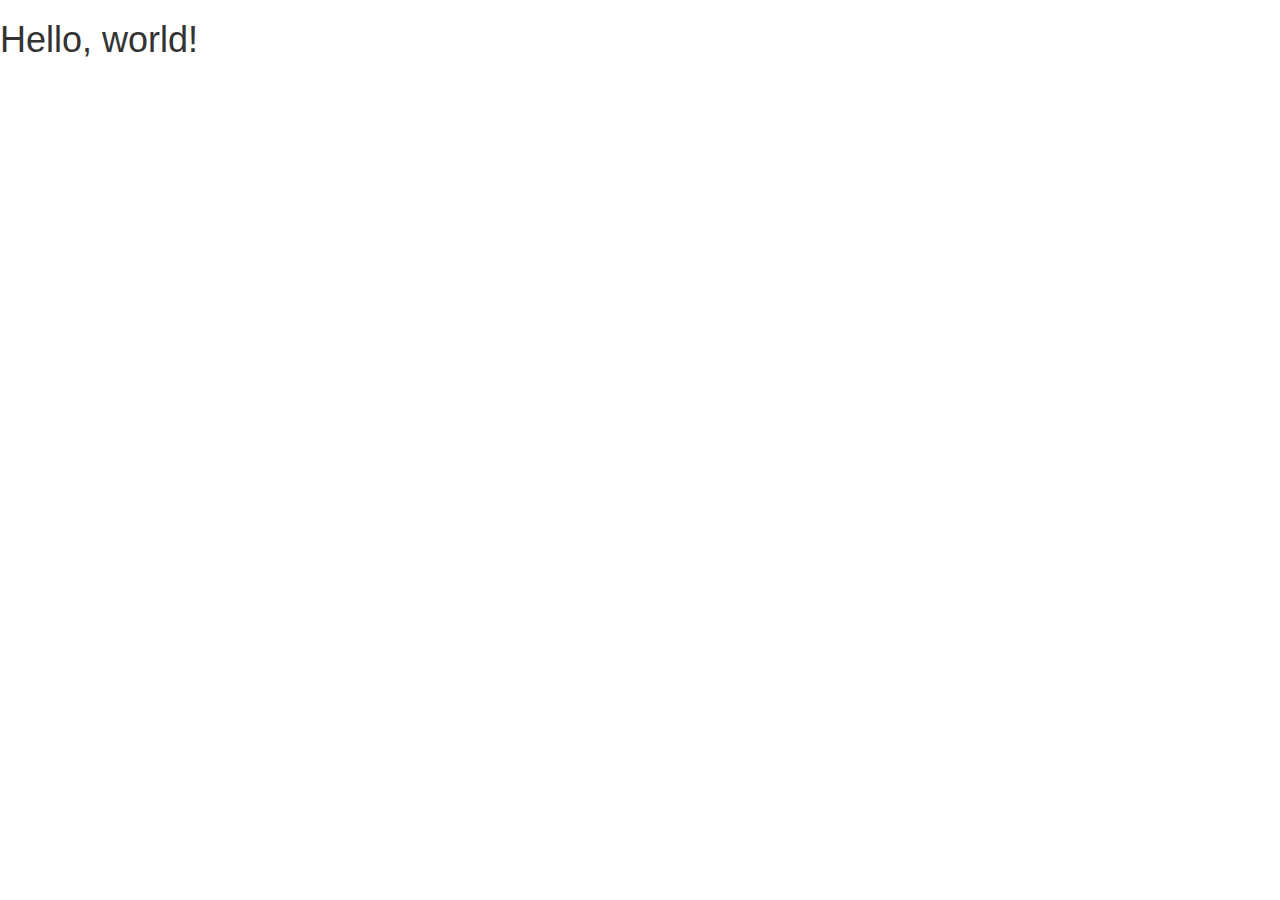
==== index.html @ f1956e4e "Test" ====
<!DOCTYPE html>
<html lang="en">
  <head>
    <meta charset="utf-8">
    <meta http-equiv="X-UA-Compatible" content="IE=edge">
    <meta name="viewport" content="width=device-width, initial-scale=1">
    <title>Bootstrap 101 Template</title>

    <!-- Bootstrap -->
    <link href="css/bootstrap.min.css" rel="stylesheet">

    <!-- HTML5 shim and Respond.js for IE8 support of HTML5 elements and media queries -->
    <!-- WARNING: Respond.js doesn't work if you view the page via file:// -->
    <!--[if lt IE 9]>
      <script src="https://oss.maxcdn.com/html5shiv/3.7.2/html5shiv.min.js"></script>
      <script src="https://oss.maxcdn.com/respond/1.4.2/respond.min.js"></script>
    <![endif]-->
  </head>
  <body>
    <h1>Hello, world!</h1>

    <!-- jQuery (necessary for Bootstrap's JavaScript plugins) -->
    <script src="https://ajax.googleapis.com/ajax/libs/jquery/1.11.2/jquery.min.js"></script>
    <!-- Include all compiled plugins (below), or include individual files as needed -->
    <script src="js/bootstrap.min.js"></script>
  </body>
</html>
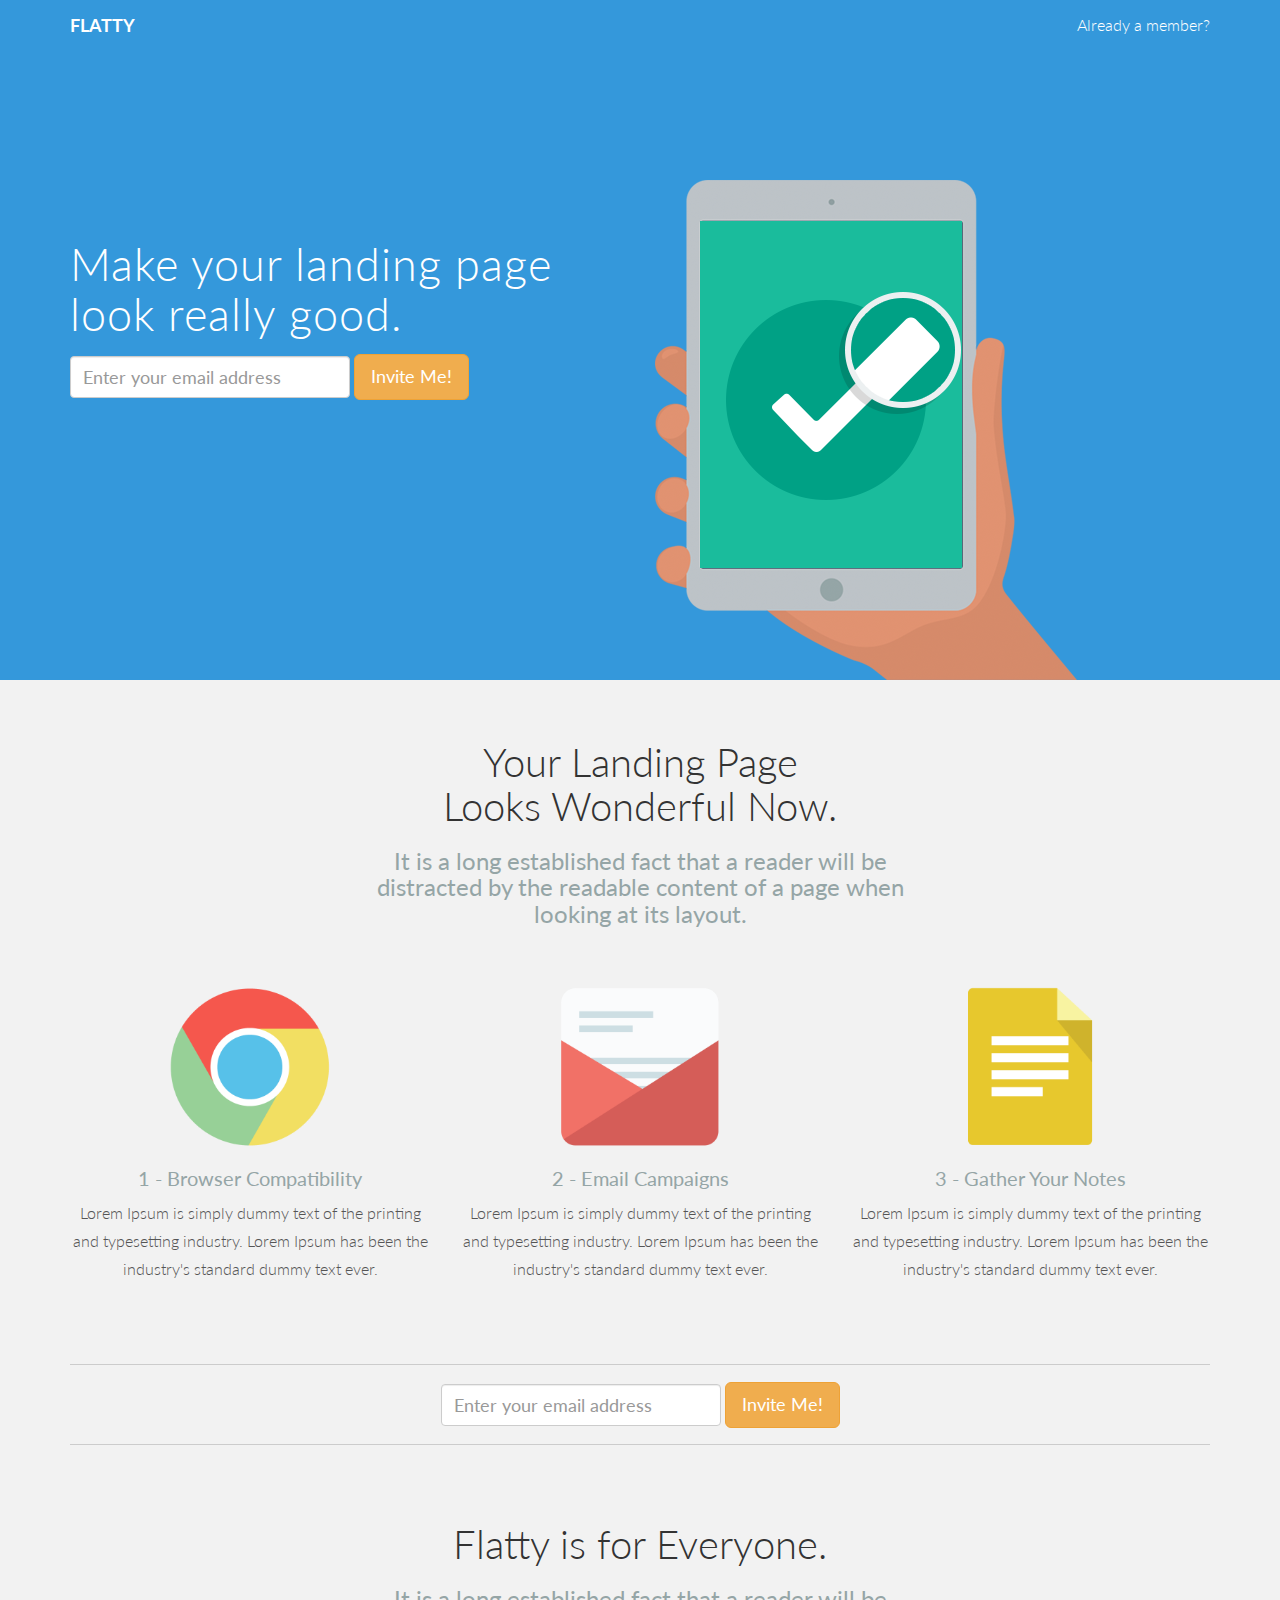
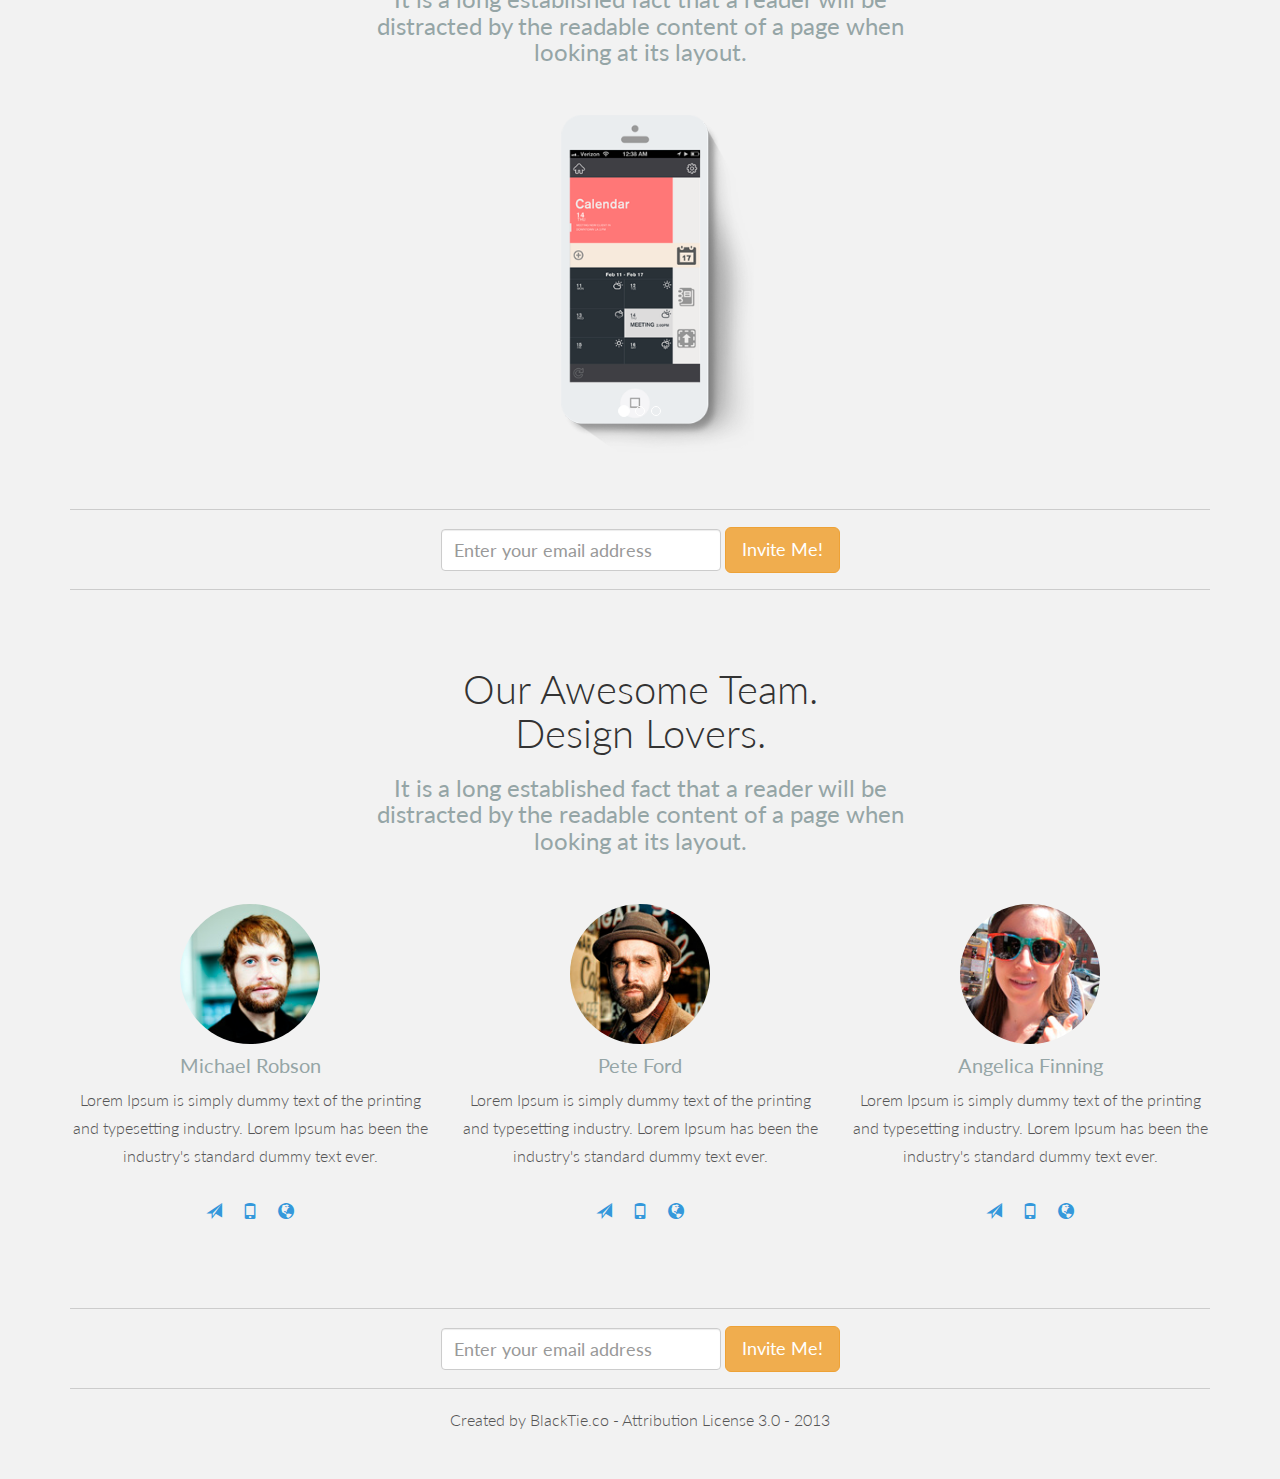
==== commit 627be67e: "Landing page update" ====
--- a/index.html
+++ b/index.html
@@ -3,25 +3,225 @@
   <head>
     <meta charset="utf-8">
     <meta http-equiv="X-UA-Compatible" content="IE=edge">
-    <meta name="viewport" content="width=device-width, initial-scale=1">
-    <title>Bootstrap 101 Template</title>
-
-    <!-- Bootstrap -->
-    <link href="css/bootstrap.min.css" rel="stylesheet">
-
-    <!-- HTML5 shim and Respond.js for IE8 support of HTML5 elements and media queries -->
-    <!-- WARNING: Respond.js doesn't work if you view the page via file:// -->
+    <meta name="viewport" content="width=device-width, initial-scale=1.0">
+    <meta name="description" content="">
+    <meta name="author" content="">
+    <link rel="shortcut icon" href="assets/img/favicon.png">
+
+    <title>FLATTY - Free Bootstrap 3 Landing Page</title>
+
+    <!-- Bootstrap core CSS -->
+    <link href="assets/css/bootstrap.css" rel="stylesheet">
+
+    <!-- Custom styles for this template -->
+    <link href="assets/css/main.css" rel="stylesheet">
+
+    <!-- Fonts from Google Fonts -->
+	<link href='http://fonts.googleapis.com/css?family=Lato:300,400,900' rel='stylesheet' type='text/css'>
+    
+    <!-- HTML5 shim and Respond.js IE8 support of HTML5 elements and media queries -->
     <!--[if lt IE 9]>
-      <script src="https://oss.maxcdn.com/html5shiv/3.7.2/html5shiv.min.js"></script>
-      <script src="https://oss.maxcdn.com/respond/1.4.2/respond.min.js"></script>
+      <script src="https://oss.maxcdn.com/libs/html5shiv/3.7.0/html5shiv.js"></script>
+      <script src="https://oss.maxcdn.com/libs/respond.js/1.3.0/respond.min.js"></script>
     <![endif]-->
   </head>
+
   <body>
-    <h1>Hello, world!</h1>
-
-    <!-- jQuery (necessary for Bootstrap's JavaScript plugins) -->
-    <script src="https://ajax.googleapis.com/ajax/libs/jquery/1.11.2/jquery.min.js"></script>
-    <!-- Include all compiled plugins (below), or include individual files as needed -->
-    <script src="js/bootstrap.min.js"></script>
+
+    <!-- Fixed navbar -->
+    <div class="navbar navbar-default navbar-fixed-top">
+      <div class="container">
+        <div class="navbar-header">
+          <button type="button" class="navbar-toggle" data-toggle="collapse" data-target=".navbar-collapse">
+            <span class="icon-bar"></span>
+            <span class="icon-bar"></span>
+            <span class="icon-bar"></span>
+          </button>
+          <a class="navbar-brand" href="#"><b>FLATTY</b></a>
+        </div>
+        <div class="navbar-collapse collapse">
+          <ul class="nav navbar-nav navbar-right">
+            <li><a href="#">Already a member?</a></li>
+          </ul>
+        </div><!--/.nav-collapse -->
+      </div>
+    </div>
+
+	<div id="headerwrap">
+		<div class="container">
+			<div class="row">
+				<div class="col-lg-6">
+					<h1>Make your landing page<br/>
+					look really good.</h1>
+					<form class="form-inline" role="form">
+					  <div class="form-group">
+					    <input type="email" class="form-control" id="exampleInputEmail1" placeholder="Enter your email address">
+					  </div>
+					  <button type="submit" class="btn btn-warning btn-lg">Invite Me!</button>
+					</form>					
+				</div><!-- /col-lg-6 -->
+				<div class="col-lg-6">
+					<img class="img-responsive" src="assets/img/ipad-hand.png" alt="">
+				</div><!-- /col-lg-6 -->
+				
+			</div><!-- /row -->
+		</div><!-- /container -->
+	</div><!-- /headerwrap -->
+	
+	
+	<div class="container">
+		<div class="row mt centered">
+			<div class="col-lg-6 col-lg-offset-3">
+				<h1>Your Landing Page<br/>Looks Wonderful Now.</h1>
+				<h3>It is a long established fact that a reader will be distracted by the readable content of a page when looking at its layout.</h3>
+			</div>
+		</div><!-- /row -->
+		
+		<div class="row mt centered">
+			<div class="col-lg-4">
+				<img src="assets/img/ser01.png" width="180" alt="">
+				<h4>1 - Browser Compatibility</h4>
+				<p>Lorem Ipsum is simply dummy text of the printing and typesetting industry. Lorem Ipsum has been the industry's standard dummy text ever.</p>
+			</div><!--/col-lg-4 -->
+
+			<div class="col-lg-4">
+				<img src="assets/img/ser02.png" width="180" alt="">
+				<h4>2 - Email Campaigns</h4>
+				<p>Lorem Ipsum is simply dummy text of the printing and typesetting industry. Lorem Ipsum has been the industry's standard dummy text ever.</p>
+
+			</div><!--/col-lg-4 -->
+
+			<div class="col-lg-4">
+				<img src="assets/img/ser03.png" width="180" alt="">
+				<h4>3 - Gather Your Notes</h4>
+				<p>Lorem Ipsum is simply dummy text of the printing and typesetting industry. Lorem Ipsum has been the industry's standard dummy text ever.</p>
+
+			</div><!--/col-lg-4 -->
+		</div><!-- /row -->
+	</div><!-- /container -->
+	
+	<div class="container">
+		<hr>
+		<div class="row centered">
+			<div class="col-lg-6 col-lg-offset-3">
+				<form class="form-inline" role="form">
+				  <div class="form-group">
+				    <input type="email" class="form-control" id="exampleInputEmail1" placeholder="Enter your email address">
+				  </div>
+				  <button type="submit" class="btn btn-warning btn-lg">Invite Me!</button>
+				</form>					
+			</div>
+			<div class="col-lg-3"></div>
+		</div><!-- /row -->
+		<hr>
+	</div><!-- /container -->
+	
+	<div class="container">
+		<div class="row mt centered">
+			<div class="col-lg-6 col-lg-offset-3">
+				<h1>Flatty is for Everyone.</h1>
+				<h3>It is a long established fact that a reader will be distracted by the readable content of a page when looking at its layout.</h3>
+			</div>
+		</div><!-- /row -->
+	
+		<! -- CAROUSEL -->
+		<div class="row mt centered">
+			<div class="col-lg-6 col-lg-offset-3">
+				<div id="carousel-example-generic" class="carousel slide" data-ride="carousel">
+				  <!-- Indicators -->
+				  <ol class="carousel-indicators">
+				    <li data-target="#carousel-example-generic" data-slide-to="0" class="active"></li>
+				    <li data-target="#carousel-example-generic" data-slide-to="1"></li>
+				    <li data-target="#carousel-example-generic" data-slide-to="2"></li>
+				  </ol>
+				
+				  <!-- Wrapper for slides -->
+				  <div class="carousel-inner">
+				    <div class="item active">
+				      <img src="assets/img/p01.png" alt="">
+				    </div>
+				    <div class="item">
+				      <img src="assets/img/p02.png" alt="">
+				    </div>
+				    <div class="item">
+				      <img src="assets/img/p03.png" alt="">
+				    </div>
+				  </div>
+				</div>			
+			</div><!-- /col-lg-8 -->
+		</div><!-- /row -->
+	</div><! --/container -->
+	
+	<div class="container">
+		<hr>
+		<div class="row centered">
+			<div class="col-lg-6 col-lg-offset-3">
+				<form class="form-inline" role="form">
+				  <div class="form-group">
+				    <input type="email" class="form-control" id="exampleInputEmail1" placeholder="Enter your email address">
+				  </div>
+				  <button type="submit" class="btn btn-warning btn-lg">Invite Me!</button>
+				</form>					
+			</div>
+			<div class="col-lg-3"></div>
+		</div><!-- /row -->
+		<hr>
+	</div><!-- /container -->
+
+	<div class="container">
+		<div class="row mt centered">
+			<div class="col-lg-6 col-lg-offset-3">
+				<h1>Our Awesome Team.<br/>Design Lovers.</h1>
+				<h3>It is a long established fact that a reader will be distracted by the readable content of a page when looking at its layout.</h3>
+			</div>
+		</div><!-- /row -->
+		
+		<div class="row mt centered">
+			<div class="col-lg-4">
+				<img class="img-circle" src="assets/img/pic1.jpg" width="140" alt="">
+				<h4>Michael Robson</h4>
+				<p>Lorem Ipsum is simply dummy text of the printing and typesetting industry. Lorem Ipsum has been the industry's standard dummy text ever.</p>
+				<p><i class="glyphicon glyphicon-send"></i> <i class="glyphicon glyphicon-phone"></i> <i class="glyphicon glyphicon-globe"></i></p>
+			</div><!--/col-lg-4 -->
+
+			<div class="col-lg-4">
+				<img class="img-circle" src="assets/img/pic2.jpg" width="140" alt="">
+				<h4>Pete Ford</h4>
+				<p>Lorem Ipsum is simply dummy text of the printing and typesetting industry. Lorem Ipsum has been the industry's standard dummy text ever.</p>
+				<p><i class="glyphicon glyphicon-send"></i> <i class="glyphicon glyphicon-phone"></i> <i class="glyphicon glyphicon-globe"></i></p>
+			</div><!--/col-lg-4 -->
+
+			<div class="col-lg-4">
+				<img class="img-circle" src="assets/img/pic3.jpg" width="140" alt="">
+				<h4>Angelica Finning</h4>
+				<p>Lorem Ipsum is simply dummy text of the printing and typesetting industry. Lorem Ipsum has been the industry's standard dummy text ever.</p>
+				<p><i class="glyphicon glyphicon-send"></i> <i class="glyphicon glyphicon-phone"></i> <i class="glyphicon glyphicon-globe"></i></p>
+			</div><!--/col-lg-4 -->
+		</div><!-- /row -->
+	</div><!-- /container -->
+	
+	<div class="container">
+		<hr>
+		<div class="row centered">
+			<div class="col-lg-6 col-lg-offset-3">
+				<form class="form-inline" role="form">
+				  <div class="form-group">
+				    <input type="email" class="form-control" id="exampleInputEmail1" placeholder="Enter your email address">
+				  </div>
+				  <button type="submit" class="btn btn-warning btn-lg">Invite Me!</button>
+				</form>					
+			</div>
+			<div class="col-lg-3"></div>
+		</div><!-- /row -->
+		<hr>
+		<p class="centered">Created by BlackTie.co - Attribution License 3.0 - 2013</p>
+	</div><!-- /container -->
+	
+
+    <!-- Bootstrap core JavaScript
+    ================================================== -->
+    <!-- Placed at the end of the document so the pages load faster -->
+    <script src="https://code.jquery.com/jquery-1.10.2.min.js"></script>
+    <script src="assets/js/bootstrap.min.js"></script>
   </body>
 </html>
--- a/assets/css/main.css
+++ b/assets/css/main.css
@@ -0,0 +1,152 @@
+/*
+ * Author: Carlos Alvarez
+ * URL: http://alvarez.is
+ *
+ * Project Name: FLATTY - Free Bootstrap 3 Theme
+ * Version: 1.0
+ * URL: http://blacktie.co
+ */
+
+body {
+  background-color: #f2f2f2;
+    font-family: 'Lato', sans-serif;
+    font-weight: 300;
+    font-size: 16px;
+    color: #555;
+
+    -webkit-font-smoothing: antialiased;
+    -webkit-overflow-scrolling: touch;
+}
+
+/* Titles */
+h1, h2, h3, h4, h5, h6 {
+    font-family: 'Lato', sans-serif;
+    font-weight: 300;
+    color: #333;
+}
+
+h1 {
+	font-size: 40px;
+}
+
+h3 {
+	color: #95a5a6;
+	font-weight: 400;
+}
+
+h4 {
+	color: #95a5a6;
+	font-weight: 400;
+	font-size: 20px;
+}
+
+/* Paragraph & Typographic */
+p {
+    line-height: 28px;
+    margin-bottom: 25px;
+    font-size: 16px;
+}
+
+.centered {
+    text-align: center;
+}
+
+/* Links */
+a {
+    color: #3498db;
+    word-wrap: break-word;
+
+    -webkit-transition: color 0.1s ease-in, background 0.1s ease-in;
+    -moz-transition: color 0.1s ease-in, background 0.1s ease-in;
+    -ms-transition: color 0.1s ease-in, background 0.1s ease-in;
+    -o-transition: color 0.1s ease-in, background 0.1s ease-in;
+    transition: color 0.1s ease-in, background 0.1s ease-in;
+}
+
+a:hover,
+a:focus {
+    color: #7b7b7b;
+    text-decoration: none;
+    outline: 0;
+}
+
+a:before,
+a:after {
+    -webkit-transition: color 0.1s ease-in, background 0.1s ease-in;
+    -moz-transition: color 0.1s ease-in, background 0.1s ease-in;
+    -ms-transition: color 0.1s ease-in, background 0.1s ease-in;
+    -o-transition: color 0.1s ease-in, background 0.1s ease-in;
+    transition: color 0.1s ease-in, background 0.1s ease-in;
+}
+
+ hr {
+    display: block;
+    height: 1px;
+    border: 0;
+    border-top: 1px solid #ccc;
+    margin: 1em 0;
+    padding: 0;
+}
+
+.navbar-default {
+	background-color: #3498db;
+	border-color: transparent;
+}
+
+.navbar-default .navbar-brand {
+	color: white;
+}
+
+.navbar-default .navbar-nav > li > a {
+	color: white;
+}
+
+/* Helpers */
+
+.mt {
+	margin-top: 40px;
+	margin-bottom: 40px;
+}
+
+.form-control {
+	height: 42px;
+	font-size: 18px;
+	width: 280px;
+}
+
+i {
+	margin: 8px;
+	color: #3498db; 
+}
+
+
+/* HeaderWrap */
+#headerwrap {
+	/* background: url(../img/bg01.jpg) no-repeat center top; */
+	background-color: #3498db;
+	margin-top: -20px;
+	padding-top:200px;
+	background-attachment: relative;
+	background-position: center center;
+	min-height: 650px;
+	width: 100%;
+	
+    -webkit-background-size: 100%;
+    -moz-background-size: 100%;
+    -o-background-size: 100%;
+    background-size: 100%;
+
+    -webkit-background-size: cover;
+    -moz-background-size: cover;
+    -o-background-size: cover;
+    background-size: cover;
+}
+
+#headerwrap h1 {
+	margin-top: 60px;
+	margin-bottom: 15px;
+	color: white;
+	font-size: 45px;
+	font-weight: 300;
+	letter-spacing: 1px;
+}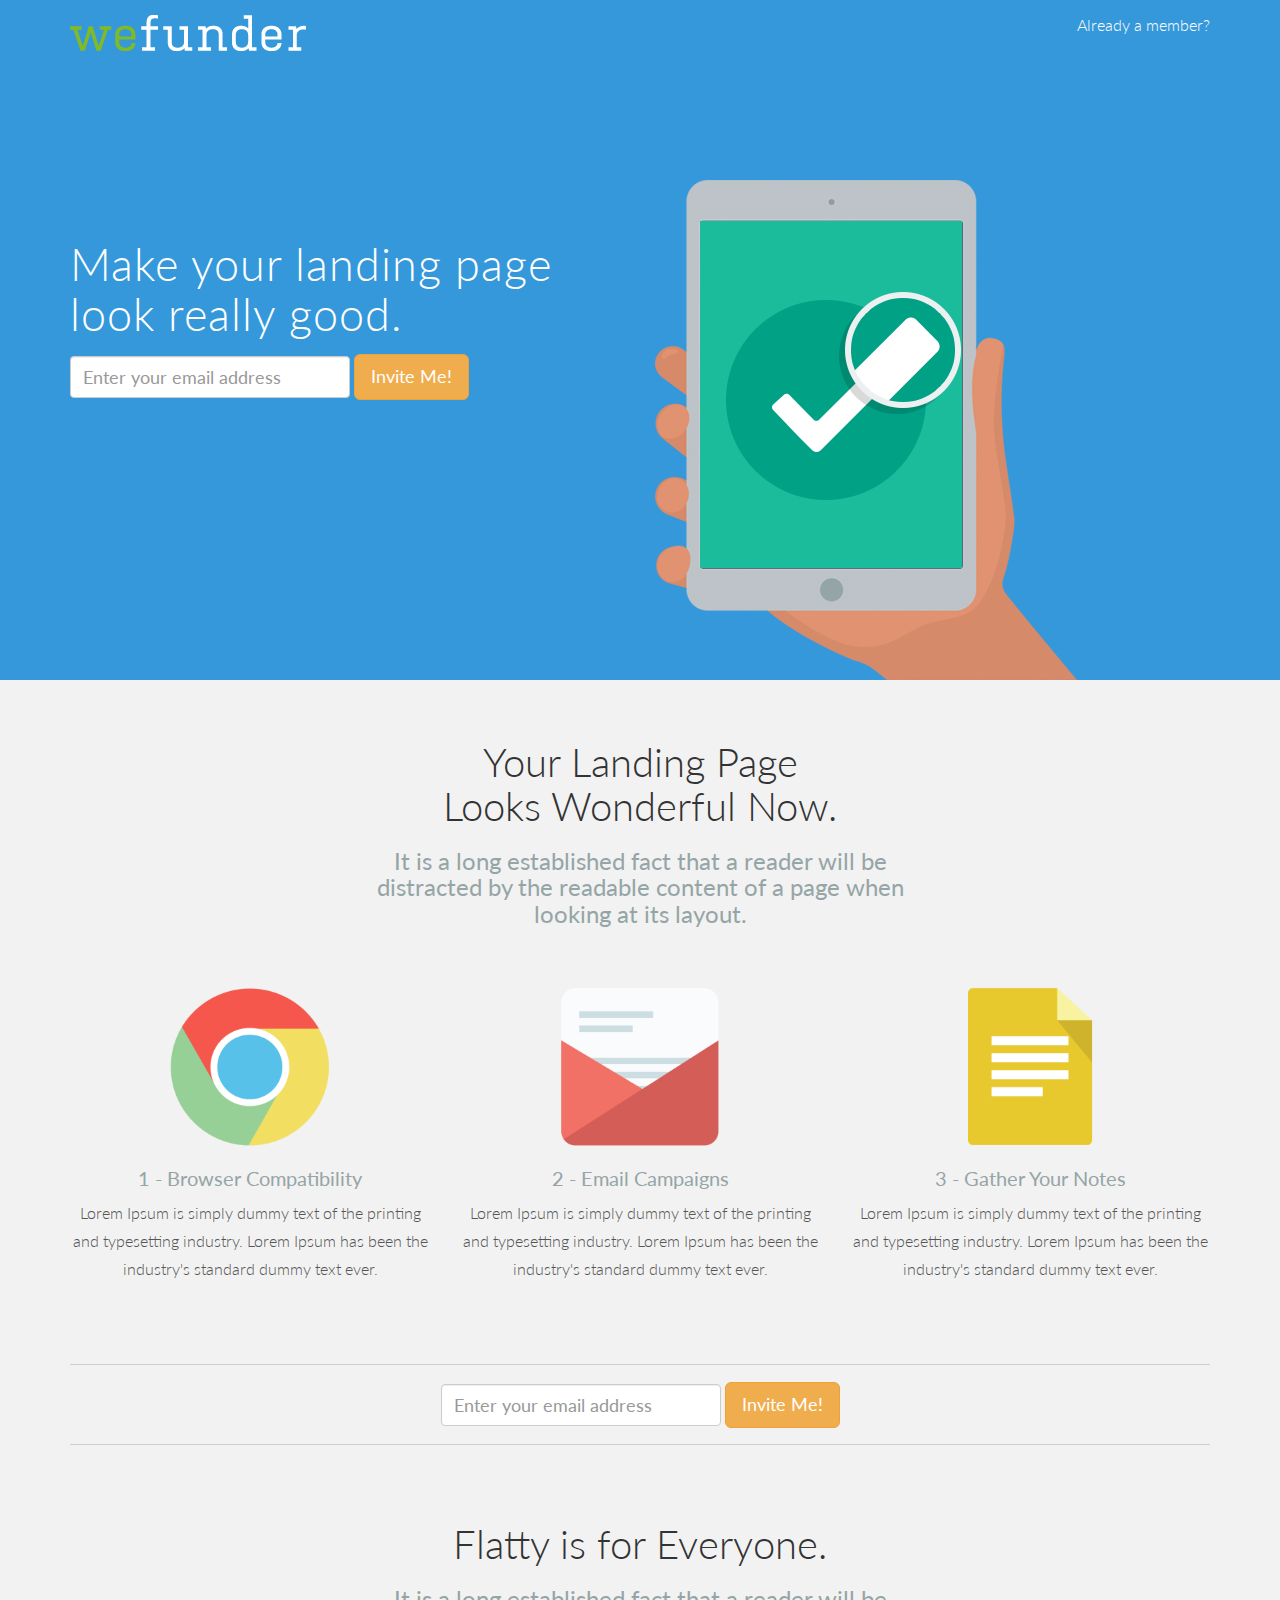
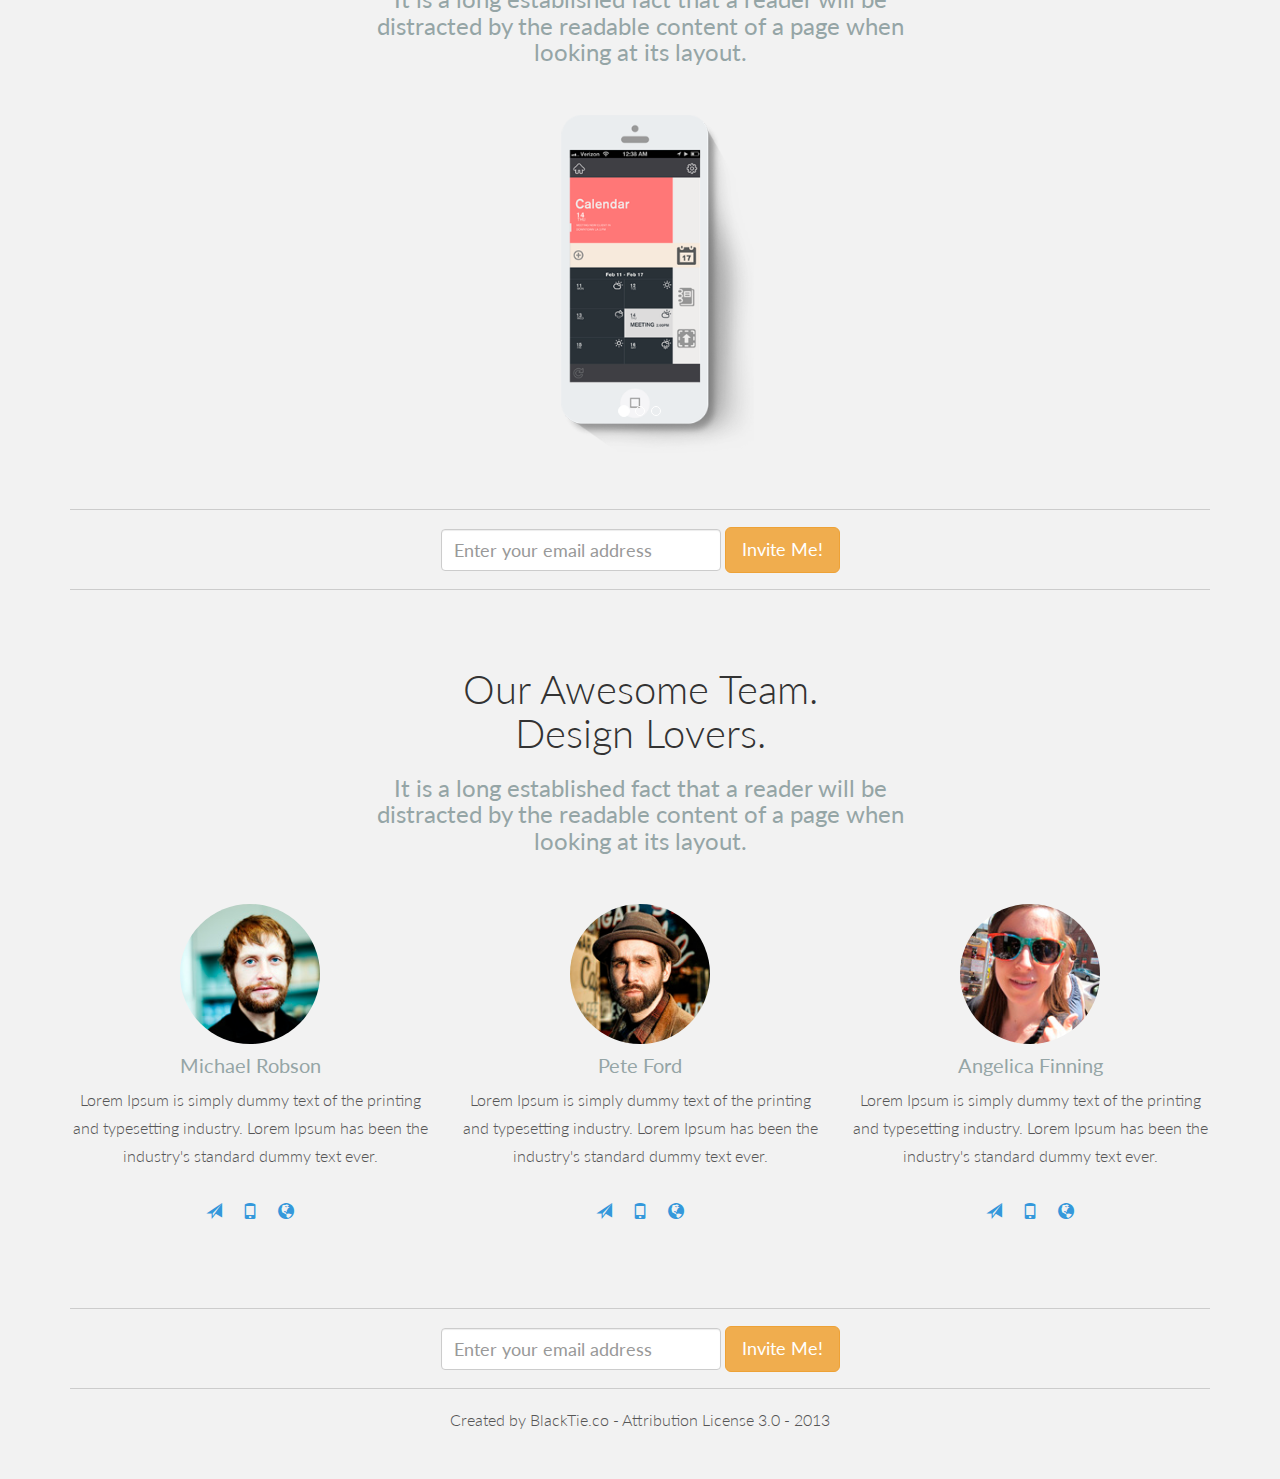
==== commit b1b1d058: "Header image add" ====
--- a/index.html
+++ b/index.html
@@ -18,7 +18,7 @@
 
     <!-- Fonts from Google Fonts -->
 	<link href='http://fonts.googleapis.com/css?family=Lato:300,400,900' rel='stylesheet' type='text/css'>
-    
+
     <!-- HTML5 shim and Respond.js IE8 support of HTML5 elements and media queries -->
     <!--[if lt IE 9]>
       <script src="https://oss.maxcdn.com/libs/html5shiv/3.7.0/html5shiv.js"></script>
@@ -37,7 +37,7 @@
             <span class="icon-bar"></span>
             <span class="icon-bar"></span>
           </button>
-          <a class="navbar-brand" href="#"><b>FLATTY</b></a>
+          <a class="navbar-brand" href="#"><img src="wefunderheader.png"</a>
         </div>
         <div class="navbar-collapse collapse">
           <ul class="nav navbar-nav navbar-right">
@@ -58,17 +58,17 @@
 					    <input type="email" class="form-control" id="exampleInputEmail1" placeholder="Enter your email address">
 					  </div>
 					  <button type="submit" class="btn btn-warning btn-lg">Invite Me!</button>
-					</form>					
+					</form>
 				</div><!-- /col-lg-6 -->
 				<div class="col-lg-6">
 					<img class="img-responsive" src="assets/img/ipad-hand.png" alt="">
 				</div><!-- /col-lg-6 -->
-				
+
 			</div><!-- /row -->
 		</div><!-- /container -->
 	</div><!-- /headerwrap -->
-	
-	
+
+
 	<div class="container">
 		<div class="row mt centered">
 			<div class="col-lg-6 col-lg-offset-3">
@@ -76,7 +76,7 @@
 				<h3>It is a long established fact that a reader will be distracted by the readable content of a page when looking at its layout.</h3>
 			</div>
 		</div><!-- /row -->
-		
+
 		<div class="row mt centered">
 			<div class="col-lg-4">
 				<img src="assets/img/ser01.png" width="180" alt="">
@@ -99,7 +99,7 @@
 			</div><!--/col-lg-4 -->
 		</div><!-- /row -->
 	</div><!-- /container -->
-	
+
 	<div class="container">
 		<hr>
 		<div class="row centered">
@@ -109,13 +109,13 @@
 				    <input type="email" class="form-control" id="exampleInputEmail1" placeholder="Enter your email address">
 				  </div>
 				  <button type="submit" class="btn btn-warning btn-lg">Invite Me!</button>
-				</form>					
+				</form>
 			</div>
 			<div class="col-lg-3"></div>
 		</div><!-- /row -->
 		<hr>
 	</div><!-- /container -->
-	
+
 	<div class="container">
 		<div class="row mt centered">
 			<div class="col-lg-6 col-lg-offset-3">
@@ -123,7 +123,7 @@
 				<h3>It is a long established fact that a reader will be distracted by the readable content of a page when looking at its layout.</h3>
 			</div>
 		</div><!-- /row -->
-	
+
 		<! -- CAROUSEL -->
 		<div class="row mt centered">
 			<div class="col-lg-6 col-lg-offset-3">
@@ -134,7 +134,7 @@
 				    <li data-target="#carousel-example-generic" data-slide-to="1"></li>
 				    <li data-target="#carousel-example-generic" data-slide-to="2"></li>
 				  </ol>
-				
+
 				  <!-- Wrapper for slides -->
 				  <div class="carousel-inner">
 				    <div class="item active">
@@ -147,11 +147,11 @@
 				      <img src="assets/img/p03.png" alt="">
 				    </div>
 				  </div>
-				</div>			
+				</div>
 			</div><!-- /col-lg-8 -->
 		</div><!-- /row -->
 	</div><! --/container -->
-	
+
 	<div class="container">
 		<hr>
 		<div class="row centered">
@@ -161,7 +161,7 @@
 				    <input type="email" class="form-control" id="exampleInputEmail1" placeholder="Enter your email address">
 				  </div>
 				  <button type="submit" class="btn btn-warning btn-lg">Invite Me!</button>
-				</form>					
+				</form>
 			</div>
 			<div class="col-lg-3"></div>
 		</div><!-- /row -->
@@ -175,7 +175,7 @@
 				<h3>It is a long established fact that a reader will be distracted by the readable content of a page when looking at its layout.</h3>
 			</div>
 		</div><!-- /row -->
-		
+
 		<div class="row mt centered">
 			<div class="col-lg-4">
 				<img class="img-circle" src="assets/img/pic1.jpg" width="140" alt="">
@@ -199,7 +199,7 @@
 			</div><!--/col-lg-4 -->
 		</div><!-- /row -->
 	</div><!-- /container -->
-	
+
 	<div class="container">
 		<hr>
 		<div class="row centered">
@@ -209,14 +209,14 @@
 				    <input type="email" class="form-control" id="exampleInputEmail1" placeholder="Enter your email address">
 				  </div>
 				  <button type="submit" class="btn btn-warning btn-lg">Invite Me!</button>
-				</form>					
+				</form>
 			</div>
 			<div class="col-lg-3"></div>
 		</div><!-- /row -->
 		<hr>
 		<p class="centered">Created by BlackTie.co - Attribution License 3.0 - 2013</p>
 	</div><!-- /container -->
-	
+
 
     <!-- Bootstrap core JavaScript
     ================================================== -->
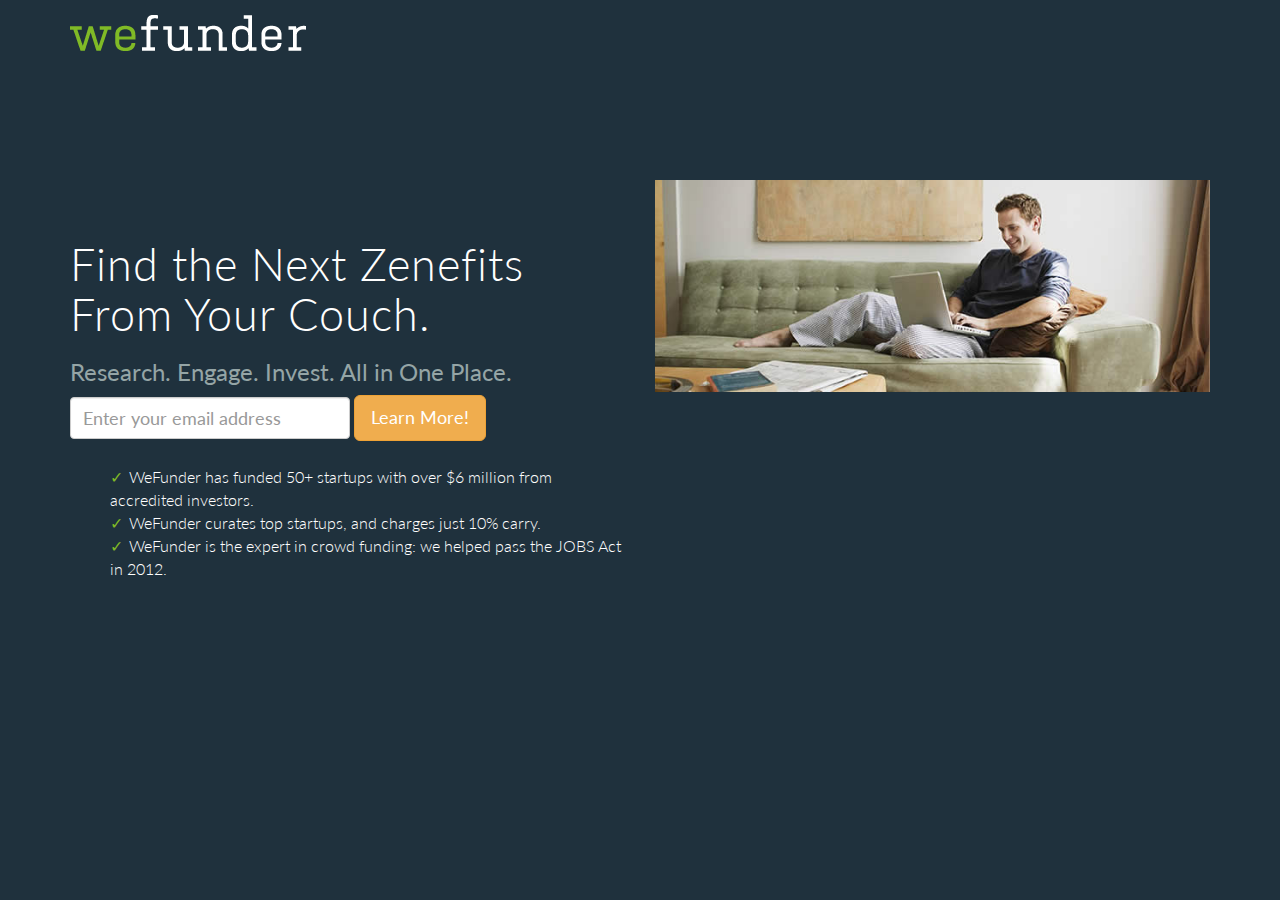
==== commit 1b338be7: "Landing page tweaks" ====
--- a/index.html
+++ b/index.html
@@ -41,7 +41,9 @@
         </div>
         <div class="navbar-collapse collapse">
           <ul class="nav navbar-nav navbar-right">
-            <li><a href="#">Already a member?</a></li>
+            <!-- Link to go somewhere if person is already a member.  Leaving out for now -->
+            <a href="#">&nbsp;</a>
+
           </ul>
         </div><!--/.nav-collapse -->
       </div>
@@ -51,171 +53,31 @@
 		<div class="container">
 			<div class="row">
 				<div class="col-lg-6">
-					<h1>Make your landing page<br/>
-					look really good.</h1>
+					<h1>Find the Next Zenefits<br/>
+					From Your Couch.</h1>
+          <h3>Research. Engage. Invest. All in One Place.</h3>
 					<form class="form-inline" role="form">
 					  <div class="form-group">
 					    <input type="email" class="form-control" id="exampleInputEmail1" placeholder="Enter your email address">
 					  </div>
-					  <button type="submit" class="btn btn-warning btn-lg">Invite Me!</button>
+            <button type="submit" class="btn btn-warning btn-lg">Learn More!</button>
 					</form>
-				</div><!-- /col-lg-6 -->
+          <p>
+          <ul>
+            <li>WeFunder has funded 50+ startups with over $6 million from accredited investors.</li>
+            <li>WeFunder curates top startups, and charges just 10% carry.</li>
+            <li>WeFunder is the expert in crowd funding: we helped pass the JOBS Act in 2012.</li>
+          </ul>
+
+        </div><!-- /col-lg-6 -->
 				<div class="col-lg-6">
-					<img class="img-responsive" src="assets/img/ipad-hand.png" alt="">
+<!--					<img class="img-responsive" src="assets/img/ipad-hand.png" alt="">-->
+<img class="img-responsive" src="assets/img/on-laptop-couch.jpg" alt="">
 				</div><!-- /col-lg-6 -->
 
 			</div><!-- /row -->
-		</div><!-- /container -->
+    </div><!-- /container -->
 	</div><!-- /headerwrap -->
-
-
-	<div class="container">
-		<div class="row mt centered">
-			<div class="col-lg-6 col-lg-offset-3">
-				<h1>Your Landing Page<br/>Looks Wonderful Now.</h1>
-				<h3>It is a long established fact that a reader will be distracted by the readable content of a page when looking at its layout.</h3>
-			</div>
-		</div><!-- /row -->
-
-		<div class="row mt centered">
-			<div class="col-lg-4">
-				<img src="assets/img/ser01.png" width="180" alt="">
-				<h4>1 - Browser Compatibility</h4>
-				<p>Lorem Ipsum is simply dummy text of the printing and typesetting industry. Lorem Ipsum has been the industry's standard dummy text ever.</p>
-			</div><!--/col-lg-4 -->
-
-			<div class="col-lg-4">
-				<img src="assets/img/ser02.png" width="180" alt="">
-				<h4>2 - Email Campaigns</h4>
-				<p>Lorem Ipsum is simply dummy text of the printing and typesetting industry. Lorem Ipsum has been the industry's standard dummy text ever.</p>
-
-			</div><!--/col-lg-4 -->
-
-			<div class="col-lg-4">
-				<img src="assets/img/ser03.png" width="180" alt="">
-				<h4>3 - Gather Your Notes</h4>
-				<p>Lorem Ipsum is simply dummy text of the printing and typesetting industry. Lorem Ipsum has been the industry's standard dummy text ever.</p>
-
-			</div><!--/col-lg-4 -->
-		</div><!-- /row -->
-	</div><!-- /container -->
-
-	<div class="container">
-		<hr>
-		<div class="row centered">
-			<div class="col-lg-6 col-lg-offset-3">
-				<form class="form-inline" role="form">
-				  <div class="form-group">
-				    <input type="email" class="form-control" id="exampleInputEmail1" placeholder="Enter your email address">
-				  </div>
-				  <button type="submit" class="btn btn-warning btn-lg">Invite Me!</button>
-				</form>
-			</div>
-			<div class="col-lg-3"></div>
-		</div><!-- /row -->
-		<hr>
-	</div><!-- /container -->
-
-	<div class="container">
-		<div class="row mt centered">
-			<div class="col-lg-6 col-lg-offset-3">
-				<h1>Flatty is for Everyone.</h1>
-				<h3>It is a long established fact that a reader will be distracted by the readable content of a page when looking at its layout.</h3>
-			</div>
-		</div><!-- /row -->
-
-		<! -- CAROUSEL -->
-		<div class="row mt centered">
-			<div class="col-lg-6 col-lg-offset-3">
-				<div id="carousel-example-generic" class="carousel slide" data-ride="carousel">
-				  <!-- Indicators -->
-				  <ol class="carousel-indicators">
-				    <li data-target="#carousel-example-generic" data-slide-to="0" class="active"></li>
-				    <li data-target="#carousel-example-generic" data-slide-to="1"></li>
-				    <li data-target="#carousel-example-generic" data-slide-to="2"></li>
-				  </ol>
-
-				  <!-- Wrapper for slides -->
-				  <div class="carousel-inner">
-				    <div class="item active">
-				      <img src="assets/img/p01.png" alt="">
-				    </div>
-				    <div class="item">
-				      <img src="assets/img/p02.png" alt="">
-				    </div>
-				    <div class="item">
-				      <img src="assets/img/p03.png" alt="">
-				    </div>
-				  </div>
-				</div>
-			</div><!-- /col-lg-8 -->
-		</div><!-- /row -->
-	</div><! --/container -->
-
-	<div class="container">
-		<hr>
-		<div class="row centered">
-			<div class="col-lg-6 col-lg-offset-3">
-				<form class="form-inline" role="form">
-				  <div class="form-group">
-				    <input type="email" class="form-control" id="exampleInputEmail1" placeholder="Enter your email address">
-				  </div>
-				  <button type="submit" class="btn btn-warning btn-lg">Invite Me!</button>
-				</form>
-			</div>
-			<div class="col-lg-3"></div>
-		</div><!-- /row -->
-		<hr>
-	</div><!-- /container -->
-
-	<div class="container">
-		<div class="row mt centered">
-			<div class="col-lg-6 col-lg-offset-3">
-				<h1>Our Awesome Team.<br/>Design Lovers.</h1>
-				<h3>It is a long established fact that a reader will be distracted by the readable content of a page when looking at its layout.</h3>
-			</div>
-		</div><!-- /row -->
-
-		<div class="row mt centered">
-			<div class="col-lg-4">
-				<img class="img-circle" src="assets/img/pic1.jpg" width="140" alt="">
-				<h4>Michael Robson</h4>
-				<p>Lorem Ipsum is simply dummy text of the printing and typesetting industry. Lorem Ipsum has been the industry's standard dummy text ever.</p>
-				<p><i class="glyphicon glyphicon-send"></i> <i class="glyphicon glyphicon-phone"></i> <i class="glyphicon glyphicon-globe"></i></p>
-			</div><!--/col-lg-4 -->
-
-			<div class="col-lg-4">
-				<img class="img-circle" src="assets/img/pic2.jpg" width="140" alt="">
-				<h4>Pete Ford</h4>
-				<p>Lorem Ipsum is simply dummy text of the printing and typesetting industry. Lorem Ipsum has been the industry's standard dummy text ever.</p>
-				<p><i class="glyphicon glyphicon-send"></i> <i class="glyphicon glyphicon-phone"></i> <i class="glyphicon glyphicon-globe"></i></p>
-			</div><!--/col-lg-4 -->
-
-			<div class="col-lg-4">
-				<img class="img-circle" src="assets/img/pic3.jpg" width="140" alt="">
-				<h4>Angelica Finning</h4>
-				<p>Lorem Ipsum is simply dummy text of the printing and typesetting industry. Lorem Ipsum has been the industry's standard dummy text ever.</p>
-				<p><i class="glyphicon glyphicon-send"></i> <i class="glyphicon glyphicon-phone"></i> <i class="glyphicon glyphicon-globe"></i></p>
-			</div><!--/col-lg-4 -->
-		</div><!-- /row -->
-	</div><!-- /container -->
-
-	<div class="container">
-		<hr>
-		<div class="row centered">
-			<div class="col-lg-6 col-lg-offset-3">
-				<form class="form-inline" role="form">
-				  <div class="form-group">
-				    <input type="email" class="form-control" id="exampleInputEmail1" placeholder="Enter your email address">
-				  </div>
-				  <button type="submit" class="btn btn-warning btn-lg">Invite Me!</button>
-				</form>
-			</div>
-			<div class="col-lg-3"></div>
-		</div><!-- /row -->
-		<hr>
-		<p class="centered">Created by BlackTie.co - Attribution License 3.0 - 2013</p>
-	</div><!-- /container -->
 
 
     <!-- Bootstrap core JavaScript
--- a/assets/css/main.css
+++ b/assets/css/main.css
@@ -8,7 +8,7 @@
  */
 
 body {
-  background-color: #f2f2f2;
+  background-color: #1F313D;
     font-family: 'Lato', sans-serif;
     font-weight: 300;
     font-size: 16px;
@@ -89,7 +89,7 @@
 }
 
 .navbar-default {
-	background-color: #3498db;
+	background-color: #1F313D;
 	border-color: transparent;
 }
 
@@ -116,21 +116,36 @@
 
 i {
 	margin: 8px;
-	color: #3498db; 
+	color: #3498db;
 }
+
+ul li:before {
+  content:'\2713';
+  color:#80BA26;
+  padding:0 6px 0 0;
+}
+ul li{
+  color: #FFFFFF;
+  list-style-type:none;
+  font-size:1.0em;
+  padding:0px;
+  margin:0px;
+  margin-left:0px;
+}
+
 
 
 /* HeaderWrap */
 #headerwrap {
 	/* background: url(../img/bg01.jpg) no-repeat center top; */
-	background-color: #3498db;
+	background-color: #1F313D;
 	margin-top: -20px;
 	padding-top:200px;
 	background-attachment: relative;
 	background-position: center center;
 	min-height: 650px;
 	width: 100%;
-	
+
     -webkit-background-size: 100%;
     -moz-background-size: 100%;
     -o-background-size: 100%;
@@ -149,4 +164,4 @@
 	font-size: 45px;
 	font-weight: 300;
 	letter-spacing: 1px;
-}+}
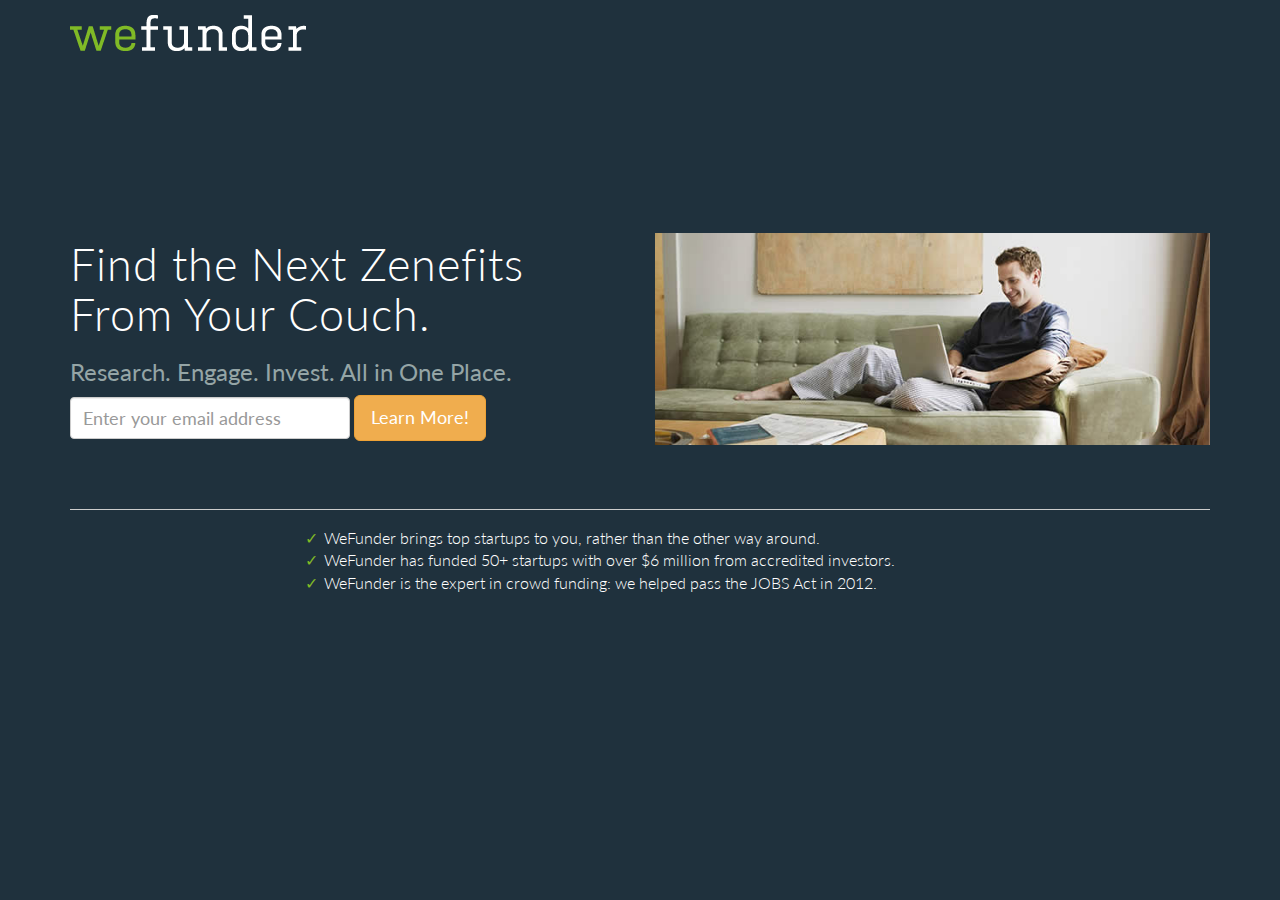
==== commit e98bfa9d: "Landing page tweaks" ====
--- a/index.html
+++ b/index.html
@@ -8,7 +8,7 @@
     <meta name="author" content="">
     <link rel="shortcut icon" href="assets/img/favicon.png">
 
-    <title>FLATTY - Free Bootstrap 3 Landing Page</title>
+    <title>WeFunder - Invest in Startups Today</title>
 
     <!-- Bootstrap core CSS -->
     <link href="assets/css/bootstrap.css" rel="stylesheet">
@@ -53,7 +53,7 @@
 		<div class="container">
 			<div class="row">
 				<div class="col-lg-6">
-					<h1>Find the Next Zenefits<br/>
+          <h1>Find the Next Zenefits<br/>
 					From Your Couch.</h1>
           <h3>Research. Engage. Invest. All in One Place.</h3>
 					<form class="form-inline" role="form">
@@ -62,20 +62,40 @@
 					  </div>
             <button type="submit" class="btn btn-warning btn-lg">Learn More!</button>
 					</form>
-          <p>
+
+        </div><!-- /col-lg-6 -->
+				<div class="col-lg-6">
+          <p>&nbsp;</p>
+          <!--<img class="img-responsive" src="assets/img/ipad-hand.png" alt="">-->
+          <img id="givemargin" class="img-responsive" src="assets/img/on-laptop-couch.jpg" alt="">
+				</div><!-- /col-lg-6 -->
+
+			</div><!-- /row -->
+      <div class="row">
+        <div class="col-lg-12">
+          <p>&nbsp;</p>
+          <HR>
+        </div>
+      </div>
+
+      <div class="row">
+        <div class="col-lg-2">
+          &nbsp;
+        </div>
+        <div class="col-lg-8">
+
           <ul>
+            <li>WeFunder brings top startups to you, rather than the other way around.</li>
             <li>WeFunder has funded 50+ startups with over $6 million from accredited investors.</li>
-            <li>WeFunder curates top startups, and charges just 10% carry.</li>
             <li>WeFunder is the expert in crowd funding: we helped pass the JOBS Act in 2012.</li>
           </ul>
 
-        </div><!-- /col-lg-6 -->
-				<div class="col-lg-6">
-<!--					<img class="img-responsive" src="assets/img/ipad-hand.png" alt="">-->
-<img class="img-responsive" src="assets/img/on-laptop-couch.jpg" alt="">
-				</div><!-- /col-lg-6 -->
+        </div>
+        <div class="col-lg-2">
+          &nbsp;
+        </div>
 
-			</div><!-- /row -->
+      </div>
     </div><!-- /container -->
 	</div><!-- /headerwrap -->
 
--- a/assets/css/main.css
+++ b/assets/css/main.css
@@ -143,7 +143,7 @@
 	padding-top:200px;
 	background-attachment: relative;
 	background-position: center center;
-	min-height: 650px;
+	min-height: 1px;
 	width: 100%;
 
     -webkit-background-size: 100%;
@@ -165,3 +165,7 @@
 	font-weight: 300;
 	letter-spacing: 1px;
 }
+
+#givemargin {
+  margin: 0.67em 0;
+}
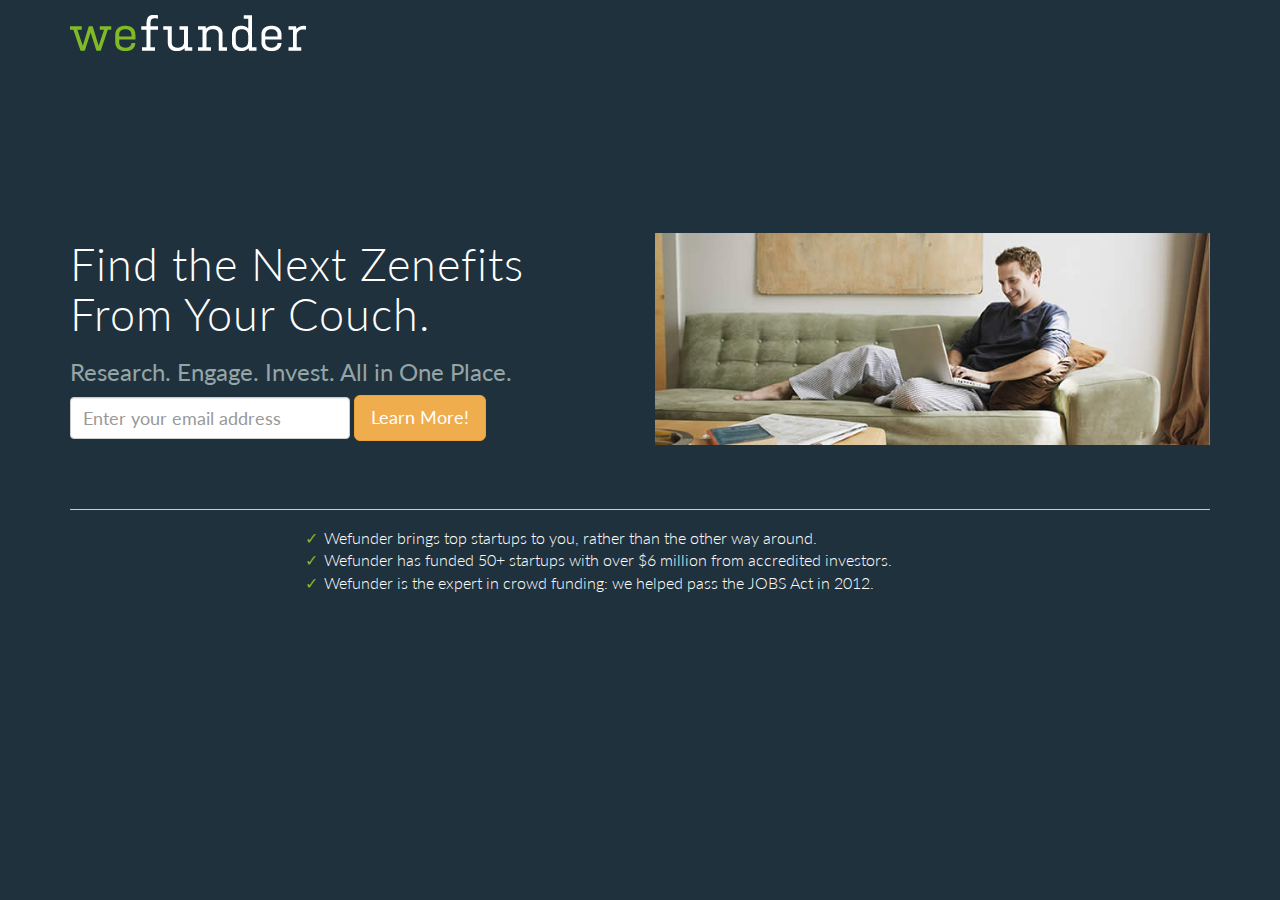
==== commit de3a5eab: "WeFunder -> Wefunder" ====
--- a/index.html
+++ b/index.html
@@ -8,7 +8,7 @@
     <meta name="author" content="">
     <link rel="shortcut icon" href="assets/img/favicon.png">
 
-    <title>WeFunder - Invest in Startups Today</title>
+    <title>Wefunder - Invest in Startups Today</title>
 
     <!-- Bootstrap core CSS -->
     <link href="assets/css/bootstrap.css" rel="stylesheet">
@@ -56,9 +56,12 @@
           <h1>Find the Next Zenefits<br/>
 					From Your Couch.</h1>
           <h3>Research. Engage. Invest. All in One Place.</h3>
-					<form class="form-inline" role="form">
-					  <div class="form-group">
-					    <input type="email" class="form-control" id="exampleInputEmail1" placeholder="Enter your email address">
+					<form action="http://usa.us10.list-manage1.com/subscribe/post" method="POST" class="form-inline" role="form">
+            <div class="form-group">
+              <input type="hidden" name="u" value="c5c6639b6d66b58b8b1f86644">
+              <input type="hidden" name="id" value="bc5368897e">
+
+              <input type="email" name="MERGE0" class="form-control" placeholder="Enter your email address">
 					  </div>
             <button type="submit" class="btn btn-warning btn-lg">Learn More!</button>
 					</form>
@@ -85,9 +88,9 @@
         <div class="col-lg-8">
 
           <ul>
-            <li>WeFunder brings top startups to you, rather than the other way around.</li>
-            <li>WeFunder has funded 50+ startups with over $6 million from accredited investors.</li>
-            <li>WeFunder is the expert in crowd funding: we helped pass the JOBS Act in 2012.</li>
+            <li>Wefunder brings top startups to you, rather than the other way around.</li>
+            <li>Wefunder has funded 50+ startups with over $6 million from accredited investors.</li>
+            <li>Wefunder is the expert in crowd funding: we helped pass the JOBS Act in 2012.</li>
           </ul>
 
         </div>
